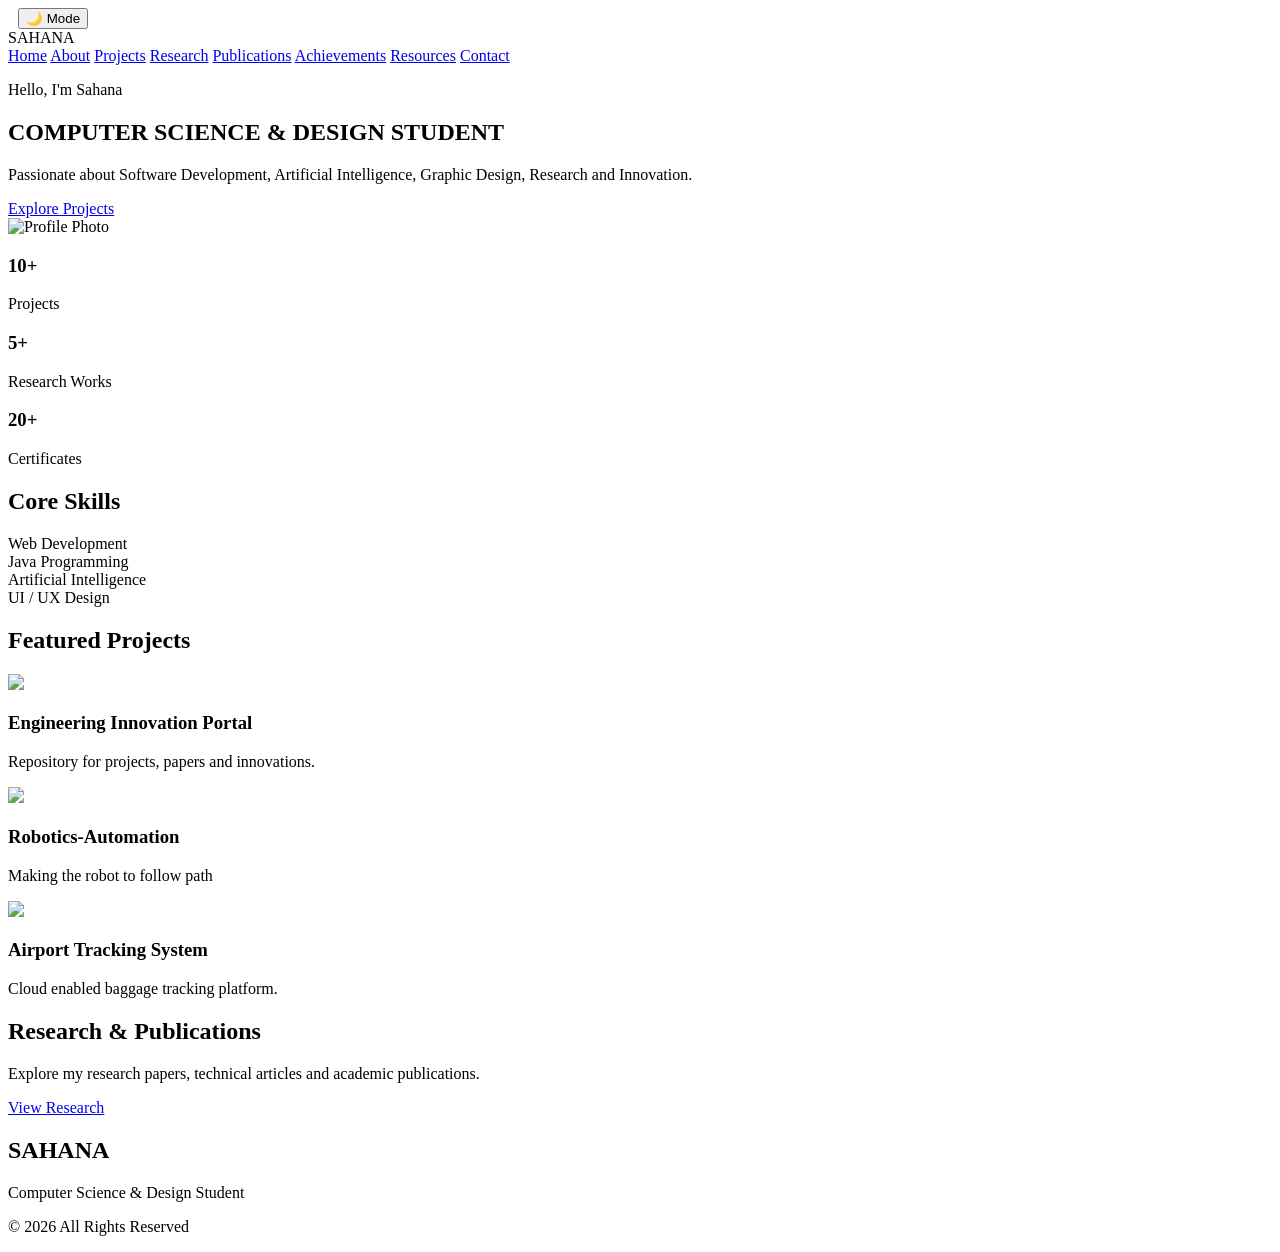
==== index.html @ 16270ef9 "Add files via upload" ====
<!DOCTYPE html>
<html lang="en">

<head>

    <meta charset="UTF-8">
    <meta name="viewport" content="width=device-width, initial-scale=1.0">

    <title>Sahana Portfolio</title>

    <link rel="stylesheet" href="css/style.css">
    <link rel="stylesheet" href="css/responsive.css">
    <link rel="icon" href="assets/images/profile.jpg">
    


</head>

<body>
    <div id="loader">
    <div class="spinner"></div>
</div>

    <!-- Navigation -->

    <header>
        <button onclick="toggleDarkMode()" class="btn" style="margin-left:10px;">
🌙 Mode
</button>

        <div class="container navbar">

            <div class="logo">
                SAHANA
            </div>

            <nav>

                <a href="index.html">Home</a>

                <a href="pages/about.html">About</a>

                <a href="pages/projects.html">Projects</a>

                <a href="pages/research.html">Research</a>

                <a href="pages/publications.html">Publications</a>

                <a href="pages/achievements.html">Achievements</a>

                <a href="pages/resources.html">Resources</a>

                <a href="pages/contact.html">Contact</a>

            </nav>

        </div>

    </header>


    <!-- Hero Section -->

    <section class="hero">

        <div class="container hero-container">

            <div class="hero-left">

                <p class="intro">
                    Hello, I'm Sahana
                </p>

                <h1>

                    COMPUTER SCIENCE

                    <span>& DESIGN</span>

                    STUDENT

                </h1>

                <p class="description">

                    Passionate about Software Development,
                    Artificial Intelligence, Graphic Design,
                    Research and Innovation.

                </p>

                <a href="pages/projects.html" class="btn">
                    Explore Projects
                </a>

            </div>
            

            <div class="hero-center">

                <img src="C:\Users\SAHANA\OneDrive\Desktop\SAHANA_1\Portfolio\assets\images\SAHANA.jpg"
                    alt="Profile Photo">

            </div>


            <div class="hero-right">

                <div class="stat-card">

                    <h3>10+</h3>

                    <p>Projects</p>

                </div>

                <div class="stat-card">

                    <h3>5+</h3>

                    <p>Research Works</p>

                </div>

                <div class="stat-card">

                    <h3>20+</h3>

                    <p>Certificates</p>

                </div>

            </div>

        </div>

    </section>



    <!-- Skills -->

    <section class="skills">

        <div class="container">

            <h2 class="section-title">
                Core Skills
            </h2>

            <div class="skills-grid">

                <div class="skill-card">
                    Web Development
                </div>

                <div class="skill-card">
                    Java Programming
                </div>

                <div class="skill-card">
                    Artificial Intelligence
                </div>

                <div class="skill-card">
                    UI / UX Design
                </div>

            </div>

        </div>

    </section>



    <!-- Featured Projects -->

    <section class="projects">

        <div class="container">

            <h2 class="section-title">
                Featured Projects
            </h2>

            <div class="project-grid">

                <div class="project-card">

                    <img src="assets/images/engi.webp">

                    <h3>
                        Engineering Innovation Portal
                    </h3>

                    <p>
                        Repository for projects,
                        papers and innovations.
                    </p>

                </div>


                <div class="project-card">

                    <img src="assets/images/auto.jpg">

                    <h3>
                        Robotics-Automation
                    </h3>

                    <p>
                       Making the robot to follow path
                    </p>

                </div>


                <div class="project-card">

                    <img src="assets/images/baggage.webp">

                    <h3>
                        Airport Tracking System
                    </h3>

                    <p>
                        Cloud enabled baggage
                        tracking platform.
                    </p>

                </div>

            </div>

        </div>

    </section>



    <!-- Research -->

    <section class="research">

        <div class="container">

            <h2 class="section-title">
                Research & Publications
            </h2>

            <p>

                Explore my research papers,
                technical articles and academic
                publications.

            </p>

            <a href="pages/research.html"
                class="btn">

                View Research

            </a>

        </div>

    </section>



    <!-- Footer -->

    <footer>

        <div class="container">

            <h2>SAHANA</h2>

            <p>
                Computer Science & Design Student
            </p>

            <p>
                © 2026 All Rights Reserved
            </p>

        </div>

    </footer>
    <script src="js/script.js"></script>

</body>

</html>
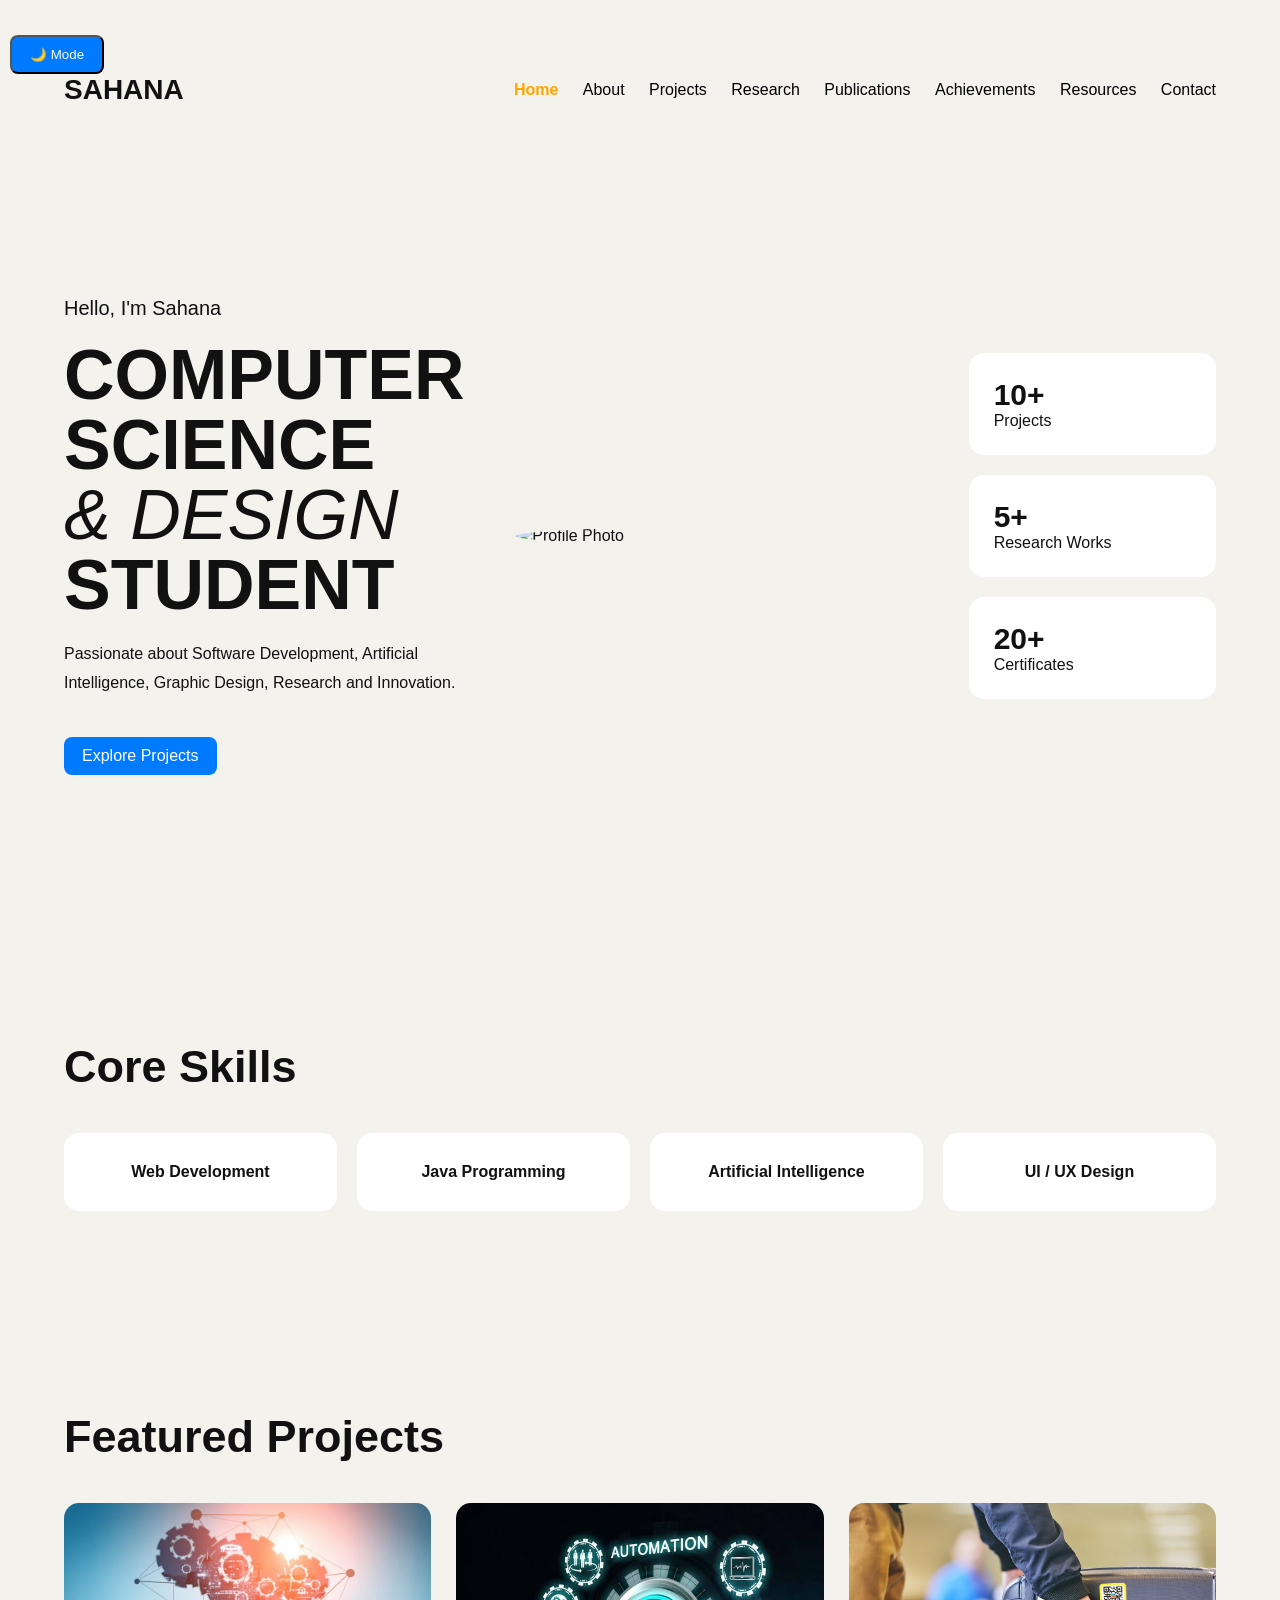
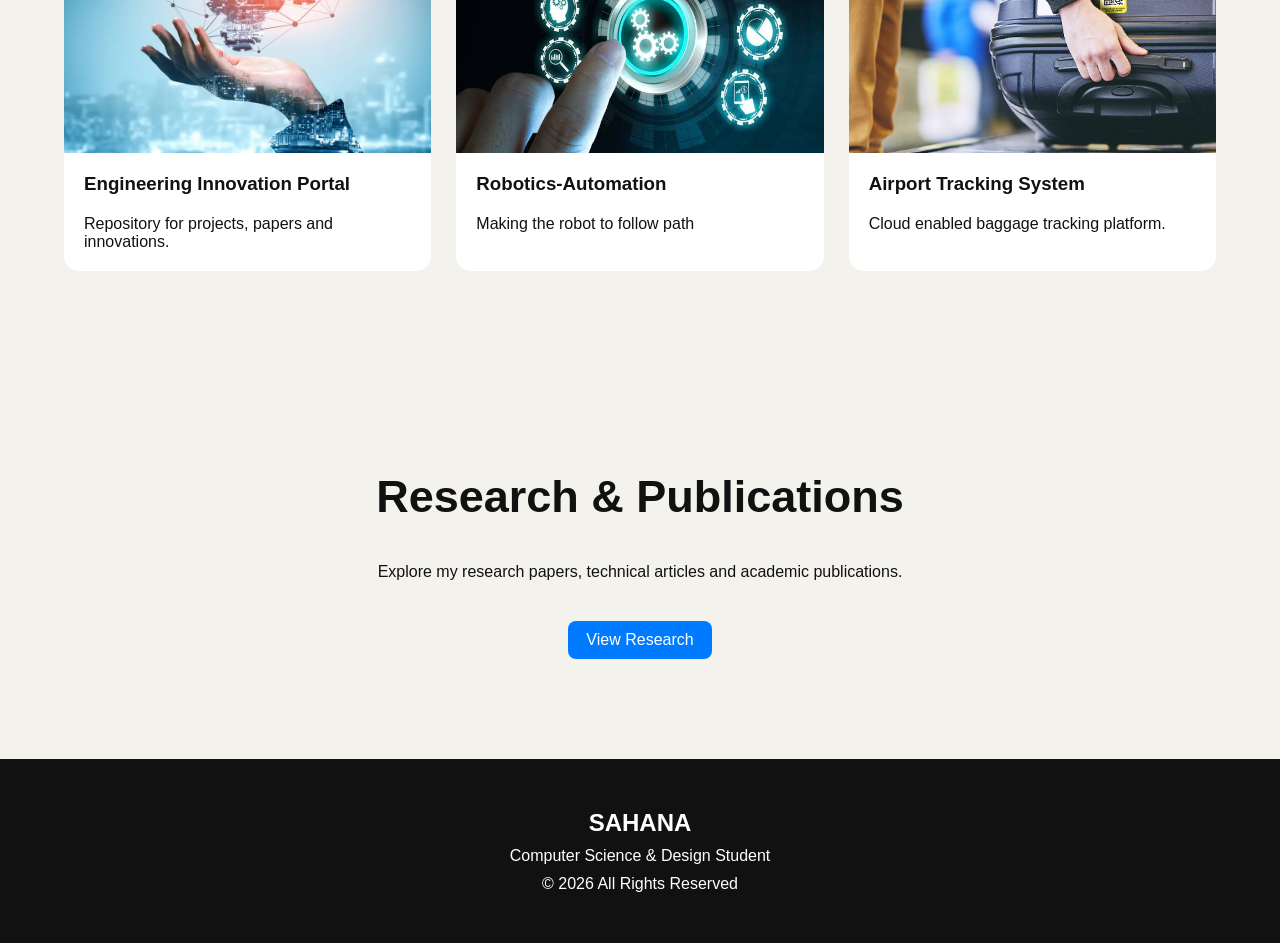
==== commit 70943911: "Reorganised portfolio and updated project" ====
--- a/index.html
+++ b/index.html
@@ -1,297 +1,297 @@
-<!DOCTYPE html>
-<html lang="en">
-
-<head>
-
-    <meta charset="UTF-8">
-    <meta name="viewport" content="width=device-width, initial-scale=1.0">
-
-    <title>Sahana Portfolio</title>
-
-    <link rel="stylesheet" href="css/style.css">
-    <link rel="stylesheet" href="css/responsive.css">
-    <link rel="icon" href="assets/images/profile.jpg">
-    
-
-
-</head>
-
-<body>
-    <div id="loader">
-    <div class="spinner"></div>
-</div>
-
-    <!-- Navigation -->
-
-    <header>
-        <button onclick="toggleDarkMode()" class="btn" style="margin-left:10px;">
-🌙 Mode
-</button>
-
-        <div class="container navbar">
-
-            <div class="logo">
-                SAHANA
-            </div>
-
-            <nav>
-
-                <a href="index.html">Home</a>
-
-                <a href="pages/about.html">About</a>
-
-                <a href="pages/projects.html">Projects</a>
-
-                <a href="pages/research.html">Research</a>
-
-                <a href="pages/publications.html">Publications</a>
-
-                <a href="pages/achievements.html">Achievements</a>
-
-                <a href="pages/resources.html">Resources</a>
-
-                <a href="pages/contact.html">Contact</a>
-
-            </nav>
-
-        </div>
-
-    </header>
-
-
-    <!-- Hero Section -->
-
-    <section class="hero">
-
-        <div class="container hero-container">
-
-            <div class="hero-left">
-
-                <p class="intro">
-                    Hello, I'm Sahana
-                </p>
-
-                <h1>
-
-                    COMPUTER SCIENCE
-
-                    <span>& DESIGN</span>
-
-                    STUDENT
-
-                </h1>
-
-                <p class="description">
-
-                    Passionate about Software Development,
-                    Artificial Intelligence, Graphic Design,
-                    Research and Innovation.
-
-                </p>
-
-                <a href="pages/projects.html" class="btn">
-                    Explore Projects
-                </a>
-
-            </div>
-            
-
-            <div class="hero-center">
-
-                <img src="C:\Users\SAHANA\OneDrive\Desktop\SAHANA_1\Portfolio\assets\images\SAHANA.jpg"
-                    alt="Profile Photo">
-
-            </div>
-
-
-            <div class="hero-right">
-
-                <div class="stat-card">
-
-                    <h3>10+</h3>
-
-                    <p>Projects</p>
-
-                </div>
-
-                <div class="stat-card">
-
-                    <h3>5+</h3>
-
-                    <p>Research Works</p>
-
-                </div>
-
-                <div class="stat-card">
-
-                    <h3>20+</h3>
-
-                    <p>Certificates</p>
-
-                </div>
-
-            </div>
-
-        </div>
-
-    </section>
-
-
-
-    <!-- Skills -->
-
-    <section class="skills">
-
-        <div class="container">
-
-            <h2 class="section-title">
-                Core Skills
-            </h2>
-
-            <div class="skills-grid">
-
-                <div class="skill-card">
-                    Web Development
-                </div>
-
-                <div class="skill-card">
-                    Java Programming
-                </div>
-
-                <div class="skill-card">
-                    Artificial Intelligence
-                </div>
-
-                <div class="skill-card">
-                    UI / UX Design
-                </div>
-
-            </div>
-
-        </div>
-
-    </section>
-
-
-
-    <!-- Featured Projects -->
-
-    <section class="projects">
-
-        <div class="container">
-
-            <h2 class="section-title">
-                Featured Projects
-            </h2>
-
-            <div class="project-grid">
-
-                <div class="project-card">
-
-                    <img src="assets/images/engi.webp">
-
-                    <h3>
-                        Engineering Innovation Portal
-                    </h3>
-
-                    <p>
-                        Repository for projects,
-                        papers and innovations.
-                    </p>
-
-                </div>
-
-
-                <div class="project-card">
-
-                    <img src="assets/images/auto.jpg">
-
-                    <h3>
-                        Robotics-Automation
-                    </h3>
-
-                    <p>
-                       Making the robot to follow path
-                    </p>
-
-                </div>
-
-
-                <div class="project-card">
-
-                    <img src="assets/images/baggage.webp">
-
-                    <h3>
-                        Airport Tracking System
-                    </h3>
-
-                    <p>
-                        Cloud enabled baggage
-                        tracking platform.
-                    </p>
-
-                </div>
-
-            </div>
-
-        </div>
-
-    </section>
-
-
-
-    <!-- Research -->
-
-    <section class="research">
-
-        <div class="container">
-
-            <h2 class="section-title">
-                Research & Publications
-            </h2>
-
-            <p>
-
-                Explore my research papers,
-                technical articles and academic
-                publications.
-
-            </p>
-
-            <a href="pages/research.html"
-                class="btn">
-
-                View Research
-
-            </a>
-
-        </div>
-
-    </section>
-
-
-
-    <!-- Footer -->
-
-    <footer>
-
-        <div class="container">
-
-            <h2>SAHANA</h2>
-
-            <p>
-                Computer Science & Design Student
-            </p>
-
-            <p>
-                © 2026 All Rights Reserved
-            </p>
-
-        </div>
-
-    </footer>
-    <script src="js/script.js"></script>
-
-</body>
-
+<!DOCTYPE html>
+<html lang="en">
+
+<head>
+
+    <meta charset="UTF-8">
+    <meta name="viewport" content="width=device-width, initial-scale=1.0">
+
+    <title>Sahana Portfolio</title>
+
+    <link rel="stylesheet" href="style.css">
+    <link rel="stylesheet" href="css/responsive.css">
+    <link rel="icon" href="assets/images/profile.jpg">
+    
+
+
+</head>
+
+<body>
+    <div id="loader">
+    <div class="spinner"></div>
+</div>
+
+    <!-- Navigation -->
+
+    <header>
+        <button onclick="toggleDarkMode()" class="btn" style="margin-left:10px;">
+🌙 Mode
+</button>
+
+        <div class="container navbar">
+
+            <div class="logo">
+                SAHANA
+            </div>
+
+            <nav>
+
+                <a href="index.html">Home</a>
+
+                <a href="pages/about.html">About</a>
+
+                <a href="pages/projects.html">Projects</a>
+
+                <a href="pages/research.html">Research</a>
+
+                <a href="pages/publications.html">Publications</a>
+
+                <a href="pages/achievements.html">Achievements</a>
+
+                <a href="pages/resources.html">Resources</a>
+
+                <a href="pages/contact.html">Contact</a>
+
+            </nav>
+
+        </div>
+
+    </header>
+
+
+    <!-- Hero Section -->
+
+    <section class="hero">
+
+        <div class="container hero-container">
+
+            <div class="hero-left">
+
+                <p class="intro">
+                    Hello, I'm Sahana
+                </p>
+
+                <h1>
+
+                    COMPUTER SCIENCE
+
+                    <span>& DESIGN</span>
+
+                    STUDENT
+
+                </h1>
+
+                <p class="description">
+
+                    Passionate about Software Development,
+                    Artificial Intelligence, Graphic Design,
+                    Research and Innovation.
+
+                </p>
+
+                <a href="pages/projects.html" class="btn">
+                    Explore Projects
+                </a>
+
+            </div>
+            
+
+            <div class="hero-center">
+
+                <img src="C:\Users\SAHANA\OneDrive\Desktop\SAHANA_1\Portfolio\assets\images\SAHANA.jpg"
+                    alt="Profile Photo">
+
+            </div>
+
+
+            <div class="hero-right">
+
+                <div class="stat-card">
+
+                    <h3>10+</h3>
+
+                    <p>Projects</p>
+
+                </div>
+
+                <div class="stat-card">
+
+                    <h3>5+</h3>
+
+                    <p>Research Works</p>
+
+                </div>
+
+                <div class="stat-card">
+
+                    <h3>20+</h3>
+
+                    <p>Certificates</p>
+
+                </div>
+
+            </div>
+
+        </div>
+
+    </section>
+
+
+
+    <!-- Skills -->
+
+    <section class="skills">
+
+        <div class="container">
+
+            <h2 class="section-title">
+                Core Skills
+            </h2>
+
+            <div class="skills-grid">
+
+                <div class="skill-card">
+                    Web Development
+                </div>
+
+                <div class="skill-card">
+                    Java Programming
+                </div>
+
+                <div class="skill-card">
+                    Artificial Intelligence
+                </div>
+
+                <div class="skill-card">
+                    UI / UX Design
+                </div>
+
+            </div>
+
+        </div>
+
+    </section>
+
+
+
+    <!-- Featured Projects -->
+
+    <section class="projects">
+
+        <div class="container">
+
+            <h2 class="section-title">
+                Featured Projects
+            </h2>
+
+            <div class="project-grid">
+
+                <div class="project-card">
+
+                    <img src="assets/images/engi.webp">
+
+                    <h3>
+                        Engineering Innovation Portal
+                    </h3>
+
+                    <p>
+                        Repository for projects,
+                        papers and innovations.
+                    </p>
+
+                </div>
+
+
+                <div class="project-card">
+
+                    <img src="assets/images/auto.jpg">
+
+                    <h3>
+                        Robotics-Automation
+                    </h3>
+
+                    <p>
+                       Making the robot to follow path
+                    </p>
+
+                </div>
+
+
+                <div class="project-card">
+
+                    <img src="assets/images/baggage.webp">
+
+                    <h3>
+                        Airport Tracking System
+                    </h3>
+
+                    <p>
+                        Cloud enabled baggage
+                        tracking platform.
+                    </p>
+
+                </div>
+
+            </div>
+
+        </div>
+
+    </section>
+
+
+
+    <!-- Research -->
+
+    <section class="research">
+
+        <div class="container">
+
+            <h2 class="section-title">
+                Research & Publications
+            </h2>
+
+            <p>
+
+                Explore my research papers,
+                technical articles and academic
+                publications.
+
+            </p>
+
+            <a href="pages/research.html"
+                class="btn">
+
+                View Research
+
+            </a>
+
+        </div>
+
+    </section>
+
+
+
+    <!-- Footer -->
+
+    <footer>
+
+        <div class="container">
+
+            <h2>SAHANA</h2>
+
+            <p>
+                Computer Science & Design Student
+            </p>
+
+            <p>
+                © 2026 All Rights Reserved
+            </p>
+
+        </div>
+
+    </footer>
+    <script src="js/script.js"></script>
+
+</body>
+
 </html>
--- a/style.css
+++ b/style.css
@@ -0,0 +1,348 @@
+*{
+    margin:0;
+    padding:0;
+    box-sizing:border-box;
+}
+
+html{
+    scroll-behavior:smooth;
+}
+
+
+body{
+    font-family:Arial, sans-serif;
+    background:#f4f2ed;
+    color:#111;
+}
+
+.container{
+    width:90%;
+    margin:auto;
+}
+
+a{
+    text-decoration:none;
+}
+
+img{
+    width:100%;
+    display:block;
+}
+
+/* NAVBAR */
+
+header{
+    padding:25px 0;
+}
+
+.navbar{
+    display:flex;
+    justify-content:space-between;
+    align-items:center;
+}
+
+.logo{
+    font-size:28px;
+    font-weight:bold;
+}
+
+nav a{
+    margin-left:20px;
+    color:black;
+    font-weight:500;
+}
+
+/* HERO */
+
+.hero{
+    min-height:90vh;
+    display:flex;
+    align-items:center;
+}
+
+.hero-container{
+    display:flex;
+    justify-content:space-between;
+    align-items:center;
+    gap:40px;
+}
+
+.hero-left{
+    flex:1;
+}
+
+.hero-left h1{
+    font-size:70px;
+    line-height:1;
+    margin:20px 0;
+}
+
+.hero-left span{
+    display:block;
+    font-style:italic;
+    font-weight:300;
+}
+
+.intro{
+    font-size:20px;
+}
+
+.description{
+    line-height:1.8;
+    margin-bottom:30px;
+}
+
+.hero-center{
+    flex:1;
+}
+
+.hero-center img{
+    border-radius:50%;
+    max-width:450px;
+    margin:auto;
+}
+
+.hero-right{
+    flex:0.6;
+}
+
+.stat-card{
+    background:white;
+    padding:25px;
+    margin-bottom:20px;
+    border-radius:15px;
+}
+
+.stat-card h3{
+    font-size:30px;
+}
+
+/* BUTTON */
+
+.btn{
+    display:inline-block;
+    padding:14px 28px;
+    background:black;
+    color:white;
+    border-radius:30px;
+}
+
+/* SECTION */
+
+section{
+    padding:100px 0;
+}
+
+.section-title{
+    font-size:45px;
+    margin-bottom:40px;
+}
+
+/* SKILLS */
+
+.skills-grid{
+    display:grid;
+    grid-template-columns:repeat(4,1fr);
+    gap:20px;
+}
+
+.skill-card{
+    background:white;
+    padding:30px;
+    border-radius:15px;
+    text-align:center;
+    font-weight:bold;
+}
+
+/* PROJECTS */
+
+.project-grid{
+    display:grid;
+    grid-template-columns:repeat(3,1fr);
+    gap:25px;
+}
+
+.project-card{
+    background:white;
+    border-radius:15px;
+    overflow:hidden;
+}
+
+.project-card img{
+    height:250px;
+    object-fit:cover;
+}
+
+.project-card h3{
+    padding:20px;
+}
+
+.project-card p{
+    padding:0 20px 20px;
+}
+
+/* RESEARCH */
+
+.research{
+    text-align:center;
+}
+
+.research p{
+    margin-bottom:30px;
+}
+
+/* FOOTER */
+
+footer{
+    background:#111;
+    color:white;
+    text-align:center;
+    padding:50px 0;
+}
+
+footer p{
+    margin-top:10px;
+}
+.timeline{
+    display:flex;
+    gap:20px;
+    flex-wrap:wrap;
+}
+
+.timeline-card{
+    background:white;
+    padding:25px;
+    border-radius:15px;
+    flex:1;
+    min-width:250px;
+}
+
+.project-card .btn{
+    margin:20px;
+}
+.research-grid{
+    display:grid;
+    grid-template-columns:repeat(2,1fr);
+    gap:25px;
+}
+
+.research-card{
+    background:white;
+    padding:30px;
+    border-radius:15px;
+}
+
+.publication-card{
+    background:white;
+    padding:30px;
+    border-radius:15px;
+}
+.research-card h3{
+    margin-bottom:10px;
+    color:#222;
+}
+
+.research-card p{
+    color:#555;
+    line-height:1.6;
+}
+
+.research-card:hover{
+    transform:translateY(-5px);
+    transition:0.3s ease;
+    box-shadow:0 8px 20px rgba(0,0,0,0.1);
+}
+.btn{
+    display:inline-block;
+    padding:10px 18px;
+    background:#007bff;
+    color:white;
+    text-decoration:none;
+    border-radius:8px;
+    margin-top:10px;
+}
+
+.btn:hover{
+    background:#0056b3;
+    transition:0.3s ease;
+}
+input, textarea{
+    border:1px solid #ccc;
+    border-radius:6px;
+    font-size:14px;
+}
+
+input:focus, textarea:focus{
+    outline:none;
+    border-color:#007bff;
+    box-shadow:0 0 5px rgba(0,123,255,0.3);
+}
+
+form label{
+    font-weight:bold;
+    font-size:14px;
+}
+.dark-mode {
+    background-color: #121212;
+    color: white;
+}
+
+.dark-mode .research-card {
+    background-color: #1e1e1e;
+    color: white;
+}
+
+.dark-mode .section-title {
+    color: #ffffff;
+}
+
+.dark-mode nav a {
+    color: #ffffff;
+}
+.research-card {
+    opacity: 0;
+    transform: translateY(30px);
+    transition: all 0.6s ease;
+}
+
+.research-card.show {
+    opacity: 1;
+    transform: translateY(0);
+}
+.research-card {
+    background: rgba(255, 255, 255, 0.7);
+    backdrop-filter: blur(10px);
+    border: 1px solid rgba(255, 255, 255, 0.3);
+    border-radius: 15px;
+    padding: 30px;
+}
+.dark-mode .research-card {
+    background: rgba(30, 30, 30, 0.6);
+    backdrop-filter: blur(10px);
+    border: 1px solid rgba(255, 255, 255, 0.1);
+}
+#loader {
+    position: fixed;
+    width: 100%;
+    height: 100%;
+    background: white;
+    display: flex;
+    justify-content: center;
+    align-items: center;
+    z-index: 9999;
+}
+
+.spinner {
+    width: 50px;
+    height: 50px;
+    border: 5px solid #ccc;
+    border-top: 5px solid #007bff;
+    border-radius: 50%;
+    animation: spin 1s linear infinite;
+}
+
+@keyframes spin {
+    100% {
+        transform: rotate(360deg);
+    }
+}
--- a/css/responsive.css
+++ b/css/responsive.css
@@ -0,0 +1,40 @@
+@media(max-width:992px){
+
+.hero-container{
+    flex-direction:column;
+    text-align:center;
+}
+
+.hero-left h1{
+    font-size:50px;
+}
+
+.skills-grid{
+    grid-template-columns:1fr 1fr;
+}
+
+.project-grid{
+    grid-template-columns:1fr;
+}
+
+nav{
+    display:none;
+}
+
+}
+
+@media(max-width:600px){
+
+.hero-left h1{
+    font-size:40px;
+}
+
+.skills-grid{
+    grid-template-columns:1fr;
+}
+
+.section-title{
+    font-size:32px;
+}
+
+}
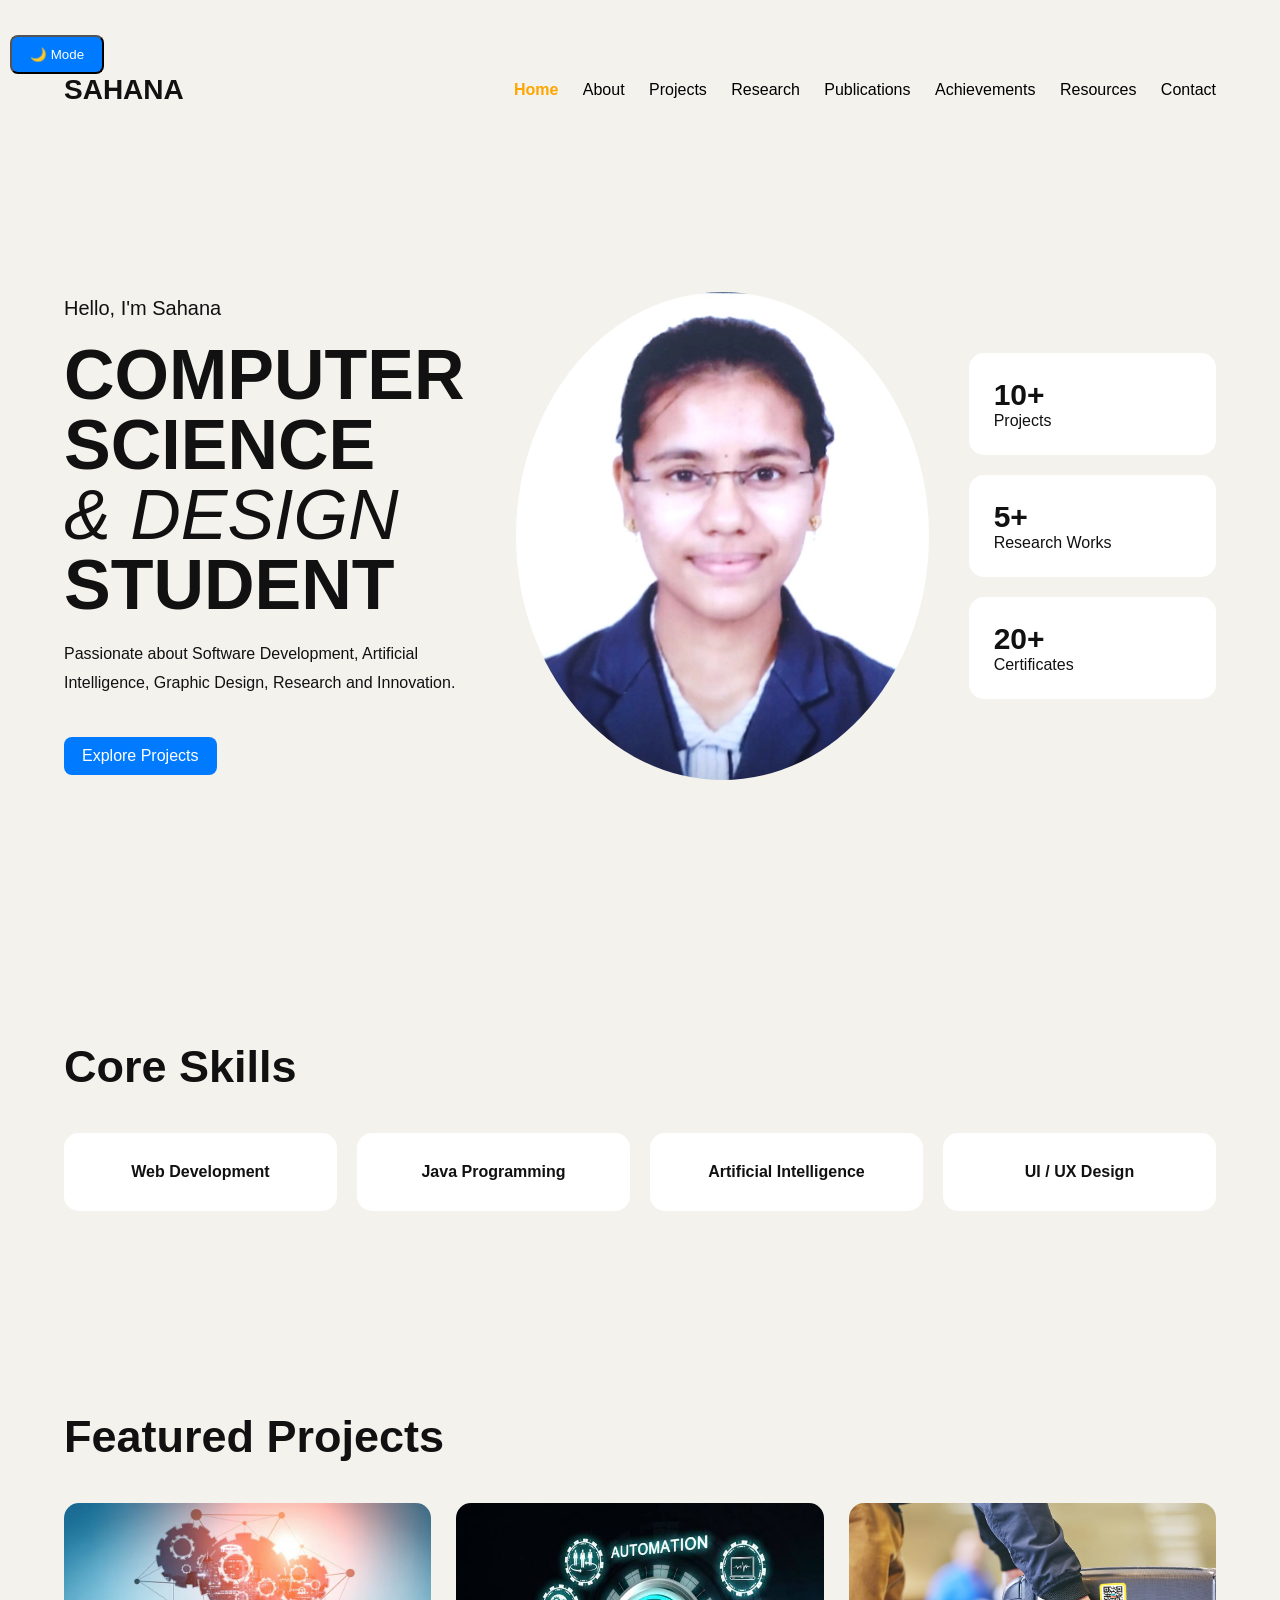
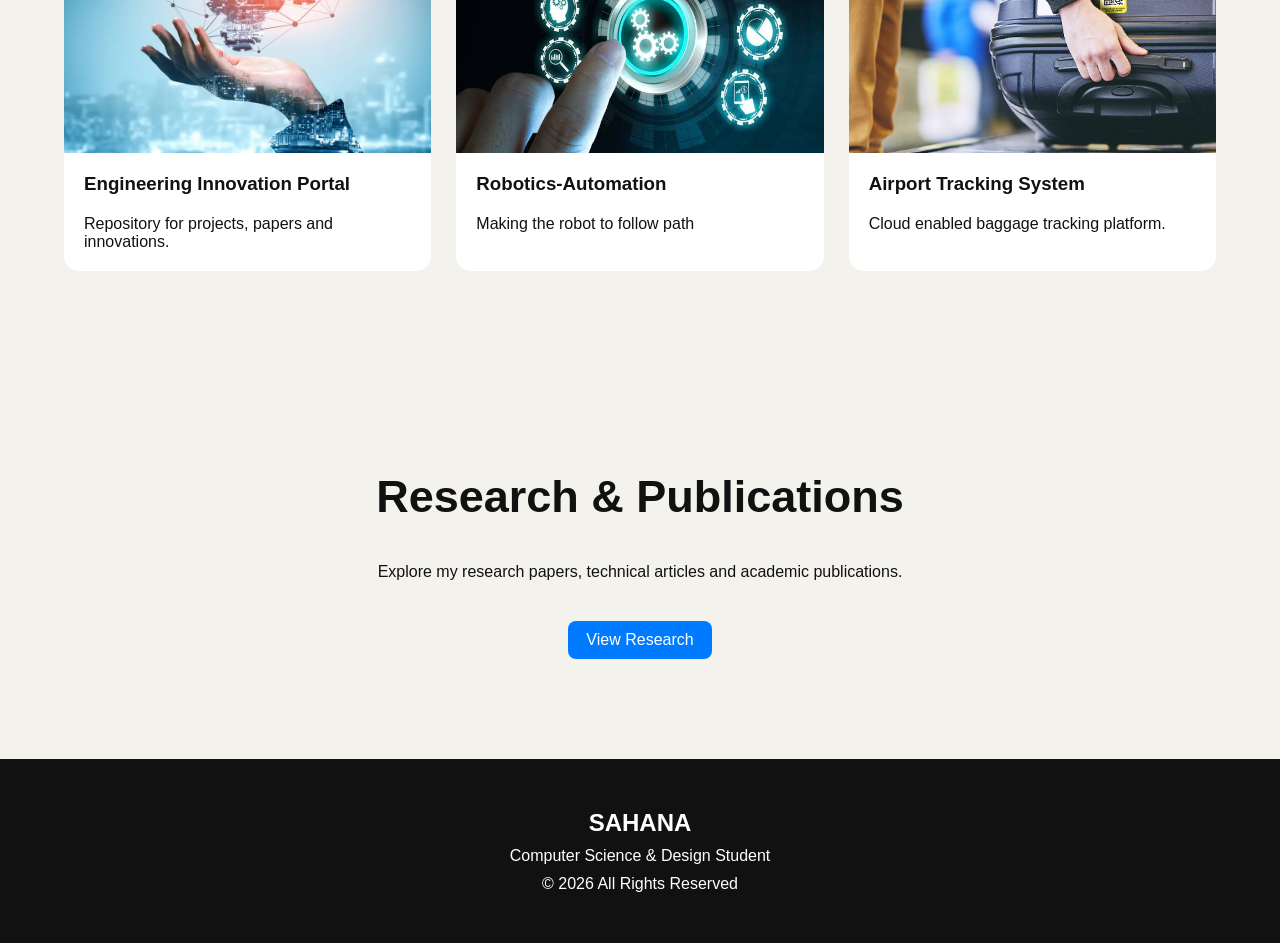
==== commit f37b89cc: "Fix Projects Paths" ====
--- a/index.html
+++ b/index.html
@@ -8,9 +8,9 @@
 
     <title>Sahana Portfolio</title>
 
-    <link rel="stylesheet" href="style.css">
+    <link rel="stylesheet" href="css/style.css">
     <link rel="stylesheet" href="css/responsive.css">
-    <link rel="icon" href="assets/images/profile.jpg">
+    <link rel="icon" href="../assets/images/profile.jpg">
     
 
 
@@ -98,7 +98,7 @@
 
             <div class="hero-center">
 
-                <img src="C:\Users\SAHANA\OneDrive\Desktop\SAHANA_1\Portfolio\assets\images\SAHANA.jpg"
+                <img src="../assets/images/FINAL_SAHANA.jpg"
                     alt="Profile Photo">
 
             </div>
@@ -188,7 +188,7 @@
 
                 <div class="project-card">
 
-                    <img src="assets/images/engi.webp">
+                    <img src="../assets/images/engi.webp">
 
                     <h3>
                         Engineering Innovation Portal
@@ -204,7 +204,7 @@
 
                 <div class="project-card">
 
-                    <img src="assets/images/auto.jpg">
+                    <img src="../assets/images/auto.jpg">
 
                     <h3>
                         Robotics-Automation
@@ -219,7 +219,7 @@
 
                 <div class="project-card">
 
-                    <img src="assets/images/baggage.webp">
+                    <img src="../assets/images/baggage.webp">
 
                     <h3>
                         Airport Tracking System
--- a/css/style.css
+++ b/css/style.css
@@ -0,0 +1,348 @@
+*{
+    margin:0;
+    padding:0;
+    box-sizing:border-box;
+}
+
+html{
+    scroll-behavior:smooth;
+}
+
+
+body{
+    font-family:Arial, sans-serif;
+    background:#f4f2ed;
+    color:#111;
+}
+
+.container{
+    width:90%;
+    margin:auto;
+}
+
+a{
+    text-decoration:none;
+}
+
+img{
+    width:100%;
+    display:block;
+}
+
+/* NAVBAR */
+
+header{
+    padding:25px 0;
+}
+
+.navbar{
+    display:flex;
+    justify-content:space-between;
+    align-items:center;
+}
+
+.logo{
+    font-size:28px;
+    font-weight:bold;
+}
+
+nav a{
+    margin-left:20px;
+    color:black;
+    font-weight:500;
+}
+
+/* HERO */
+
+.hero{
+    min-height:90vh;
+    display:flex;
+    align-items:center;
+}
+
+.hero-container{
+    display:flex;
+    justify-content:space-between;
+    align-items:center;
+    gap:40px;
+}
+
+.hero-left{
+    flex:1;
+}
+
+.hero-left h1{
+    font-size:70px;
+    line-height:1;
+    margin:20px 0;
+}
+
+.hero-left span{
+    display:block;
+    font-style:italic;
+    font-weight:300;
+}
+
+.intro{
+    font-size:20px;
+}
+
+.description{
+    line-height:1.8;
+    margin-bottom:30px;
+}
+
+.hero-center{
+    flex:1;
+}
+
+.hero-center img{
+    border-radius:50%;
+    max-width:450px;
+    margin:auto;
+}
+
+.hero-right{
+    flex:0.6;
+}
+
+.stat-card{
+    background:white;
+    padding:25px;
+    margin-bottom:20px;
+    border-radius:15px;
+}
+
+.stat-card h3{
+    font-size:30px;
+}
+
+/* BUTTON */
+
+.btn{
+    display:inline-block;
+    padding:14px 28px;
+    background:black;
+    color:white;
+    border-radius:30px;
+}
+
+/* SECTION */
+
+section{
+    padding:100px 0;
+}
+
+.section-title{
+    font-size:45px;
+    margin-bottom:40px;
+}
+
+/* SKILLS */
+
+.skills-grid{
+    display:grid;
+    grid-template-columns:repeat(4,1fr);
+    gap:20px;
+}
+
+.skill-card{
+    background:white;
+    padding:30px;
+    border-radius:15px;
+    text-align:center;
+    font-weight:bold;
+}
+
+/* PROJECTS */
+
+.project-grid{
+    display:grid;
+    grid-template-columns:repeat(3,1fr);
+    gap:25px;
+}
+
+.project-card{
+    background:white;
+    border-radius:15px;
+    overflow:hidden;
+}
+
+.project-card img{
+    height:250px;
+    object-fit:cover;
+}
+
+.project-card h3{
+    padding:20px;
+}
+
+.project-card p{
+    padding:0 20px 20px;
+}
+
+/* RESEARCH */
+
+.research{
+    text-align:center;
+}
+
+.research p{
+    margin-bottom:30px;
+}
+
+/* FOOTER */
+
+footer{
+    background:#111;
+    color:white;
+    text-align:center;
+    padding:50px 0;
+}
+
+footer p{
+    margin-top:10px;
+}
+.timeline{
+    display:flex;
+    gap:20px;
+    flex-wrap:wrap;
+}
+
+.timeline-card{
+    background:white;
+    padding:25px;
+    border-radius:15px;
+    flex:1;
+    min-width:250px;
+}
+
+.project-card .btn{
+    margin:20px;
+}
+.research-grid{
+    display:grid;
+    grid-template-columns:repeat(2,1fr);
+    gap:25px;
+}
+
+.research-card{
+    background:white;
+    padding:30px;
+    border-radius:15px;
+}
+
+.publication-card{
+    background:white;
+    padding:30px;
+    border-radius:15px;
+}
+.research-card h3{
+    margin-bottom:10px;
+    color:#222;
+}
+
+.research-card p{
+    color:#555;
+    line-height:1.6;
+}
+
+.research-card:hover{
+    transform:translateY(-5px);
+    transition:0.3s ease;
+    box-shadow:0 8px 20px rgba(0,0,0,0.1);
+}
+.btn{
+    display:inline-block;
+    padding:10px 18px;
+    background:#007bff;
+    color:white;
+    text-decoration:none;
+    border-radius:8px;
+    margin-top:10px;
+}
+
+.btn:hover{
+    background:#0056b3;
+    transition:0.3s ease;
+}
+input, textarea{
+    border:1px solid #ccc;
+    border-radius:6px;
+    font-size:14px;
+}
+
+input:focus, textarea:focus{
+    outline:none;
+    border-color:#007bff;
+    box-shadow:0 0 5px rgba(0,123,255,0.3);
+}
+
+form label{
+    font-weight:bold;
+    font-size:14px;
+}
+.dark-mode {
+    background-color: #121212;
+    color: white;
+}
+
+.dark-mode .research-card {
+    background-color: #1e1e1e;
+    color: white;
+}
+
+.dark-mode .section-title {
+    color: #ffffff;
+}
+
+.dark-mode nav a {
+    color: #ffffff;
+}
+.research-card {
+    opacity: 0;
+    transform: translateY(30px);
+    transition: all 0.6s ease;
+}
+
+.research-card.show {
+    opacity: 1;
+    transform: translateY(0);
+}
+.research-card {
+    background: rgba(255, 255, 255, 0.7);
+    backdrop-filter: blur(10px);
+    border: 1px solid rgba(255, 255, 255, 0.3);
+    border-radius: 15px;
+    padding: 30px;
+}
+.dark-mode .research-card {
+    background: rgba(30, 30, 30, 0.6);
+    backdrop-filter: blur(10px);
+    border: 1px solid rgba(255, 255, 255, 0.1);
+}
+#loader {
+    position: fixed;
+    width: 100%;
+    height: 100%;
+    background: white;
+    display: flex;
+    justify-content: center;
+    align-items: center;
+    z-index: 9999;
+}
+
+.spinner {
+    width: 50px;
+    height: 50px;
+    border: 5px solid #ccc;
+    border-top: 5px solid #007bff;
+    border-radius: 50%;
+    animation: spin 1s linear infinite;
+}
+
+@keyframes spin {
+    100% {
+        transform: rotate(360deg);
+    }
+}
